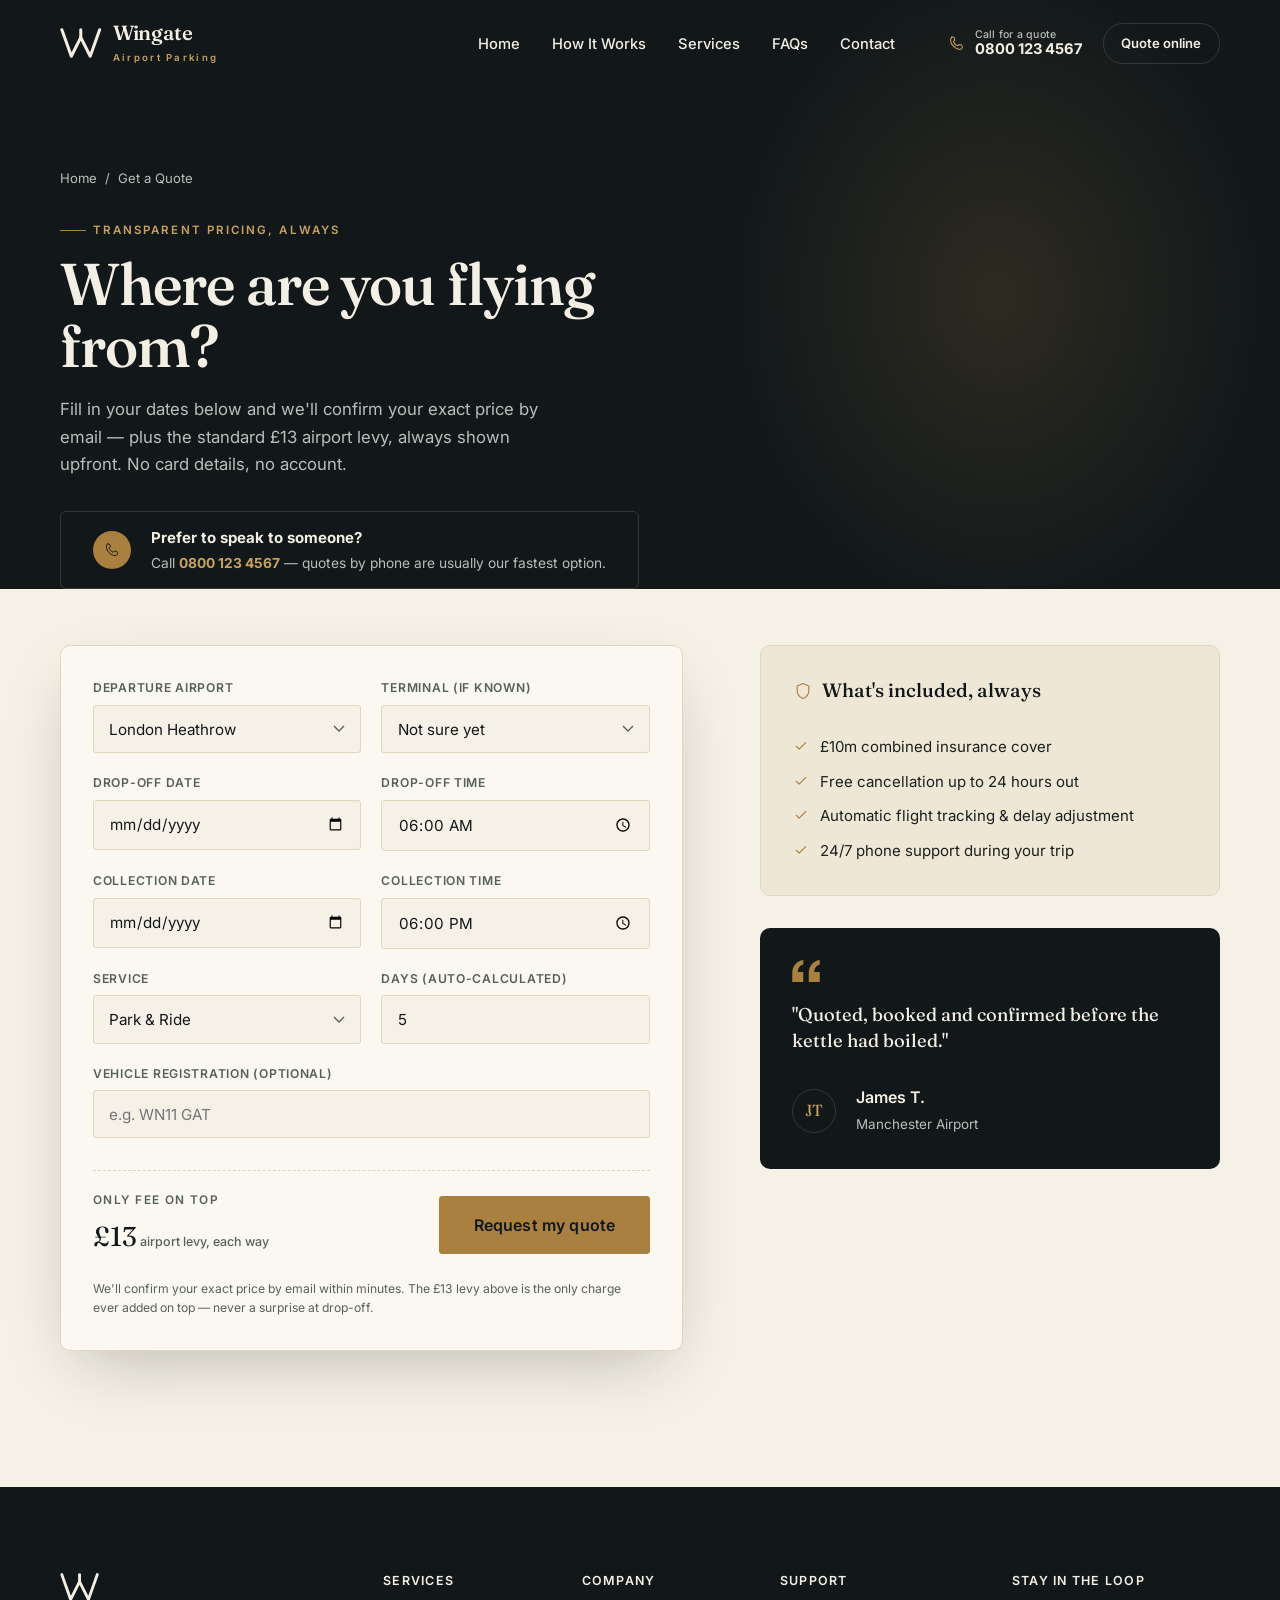
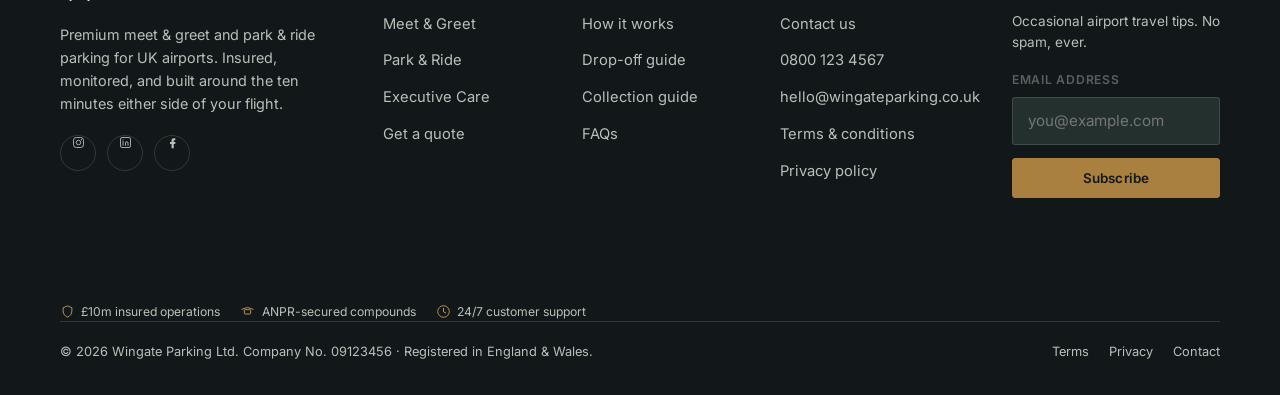
==== booking.html @ 47b30c0e "Initial commit: Wingate premium airport parking website Full multi-page site (home, how it works, se" ====
<!doctype html>
<html lang="en-GB">
<head>
<meta charset="UTF-8">
<meta name="viewport" content="width=device-width, initial-scale=1.0">
<title>Get a Quote — Wingate Airport Parking</title>
<meta name="description" content="Get a fixed-price quote for Meet & Greet, Park & Ride or Executive Care at your UK airport in under a minute.">
<link rel="icon" href="data:image/svg+xml,<svg xmlns=%22http://www.w3.org/2000/svg%22 viewBox=%220 0 44 36%22><path d=%22M2 4 L12 32 L22 12 L32 32 L42 4%22 stroke=%22%230d3327%22 stroke-width=%223.4%22 stroke-linecap=%22round%22 stroke-linejoin=%22round%22 fill=%22none%22/></svg>">
<link rel="stylesheet" href="assets/css/style.css">
</head>
<body>
<a class="skip-link" href="#main">Skip to content</a>

<header class="site-header">
  <div class="container">
    <a href="index.html" class="brand" aria-label="Wingate — home">
      <svg viewBox="0 0 44 36" fill="none" xmlns="http://www.w3.org/2000/svg"><path d="M2 4 L12 32 L22 12 L32 32 L42 4" stroke="currentColor" stroke-width="3.2" stroke-linecap="round" stroke-linejoin="round"/><path d="M22 4 L22 11" stroke="currentColor" stroke-width="3.2" stroke-linecap="round"/></svg>
      <span><span class="brand-word">Wingate</span><span class="brand-sub">Airport Parking</span></span>
    </a>
    <nav class="nav-desktop" aria-label="Primary">
      <ul class="nav-links">
        <li><a href="index.html">Home</a></li>
        <li><a href="how-it-works.html">How It Works</a></li>
        <li><a href="services.html">Services</a></li>
        <li><a href="faq.html">FAQs</a></li>
        <li><a href="contact.html">Contact</a></li>
      </ul>
      <div class="nav-cta">
        <a href="tel:+448001234567" class="nav-call">
          <svg viewBox="0 0 24 24" fill="none"><path d="M6 3.5l3 1 .8 3.2L8 9.5c1 2.4 3.1 4.5 5.5 5.5l1.8-1.8 3.2.8 1 3c-.4 1.4-1.7 2.5-3.3 2.5C10.7 19.5 4.5 13.3 4.5 7.8 4.5 6.2 5.5 5 6 3.5z" stroke="currentColor" stroke-width="1.3" stroke-linejoin="round"/></svg>
          <span class="nav-call-text"><span class="nav-call-label">Call for a quote</span><span class="nav-call-number">0800 123 4567</span></span>
        </a>
        <a href="booking.html" class="nav-quote-link" aria-current="page">Quote online</a>
      </div>
    </nav>
    <button class="nav-toggle" aria-label="Open menu" aria-expanded="false"><span></span><span></span><span></span></button>
  </div>
</header>

<div class="mobile-panel" aria-hidden="true">
  <ul class="mobile-links">
    <li><a href="index.html">Home</a></li>
    <li><a href="how-it-works.html">How It Works</a></li>
    <li><a href="services.html">Services</a></li>
    <li><a href="faq.html">FAQs</a></li>
    <li><a href="contact.html">Contact</a></li>
  </ul>
  <div class="mobile-panel-footer">
    <a href="tel:+448001234567" class="btn btn-brass btn-block">Call 0800 123 4567</a>
    <a href="booking.html" class="btn btn-ghost on-dark btn-block">Get a quote online</a>
  </div>
</div>

<main id="main">

  <div class="page-header" style="padding-bottom: 0">
    <div class="container">
      <div class="breadcrumb"><a href="index.html">Home</a><span>/</span><span>Get a Quote</span></div>
      <p class="eyebrow">Transparent pricing, always</p>
      <h1>Where are you flying from?</h1>
      <p class="lede">Fill in your dates below and we'll confirm your exact price by email — plus the standard £13 airport levy, always shown upfront. No card details, no account.</p>
      <a href="tel:+448001234567" class="phone-callout mt-4">
        <span class="phone-callout-icon"><svg viewBox="0 0 24 24" fill="none"><path d="M6 3.5l3 1 .8 3.2L8 9.5c1 2.4 3.1 4.5 5.5 5.5l1.8-1.8 3.2.8 1 3c-.4 1.4-1.7 2.5-3.3 2.5C10.7 19.5 4.5 13.3 4.5 7.8 4.5 6.2 5.5 5 6 3.5z" stroke="currentColor" stroke-width="1.3" stroke-linejoin="round"/></svg></span>
        <span><strong>Prefer to speak to someone?</strong><span class="phone-callout-sub">Call <span class="phone-callout-number">0800 123 4567</span> — quotes by phone are usually our fastest option.</span></span>
      </a>
    </div>
  </div>

  <section class="section" style="padding-top: 3.5rem">
    <div class="container">
      <div class="split split-top split-booking">

        <div data-reveal>
          <div class="booking-panel">
            <form id="bookingForm" novalidate>
              <div class="field-row mb-3">
                <div class="field">
                  <label for="bk-airport">Departure airport</label>
                  <select id="bk-airport" required>
                    <option value="lhr">London Heathrow</option>
                    <option value="lgw">London Gatwick</option>
                    <option value="man">Manchester</option>
                    <option value="stn">London Stansted</option>
                    <option value="ltn">London Luton</option>
                    <option value="bhx">Birmingham</option>
                    <option value="edi">Edinburgh</option>
                    <option value="brs">Bristol</option>
                  </select>
                </div>
                <div class="field">
                  <label for="bk-terminal">Terminal (if known)</label>
                  <select id="bk-terminal">
                    <option value="">Not sure yet</option>
                    <option value="t2">Terminal 2</option>
                    <option value="t3">Terminal 3</option>
                    <option value="t4">Terminal 4</option>
                    <option value="t5">Terminal 5</option>
                  </select>
                </div>
              </div>

              <div class="field-row mb-3">
                <div class="field">
                  <label for="bk-start">Drop-off date</label>
                  <input type="date" id="bk-start" required>
                </div>
                <div class="field">
                  <label for="bk-start-time">Drop-off time</label>
                  <input type="time" id="bk-start-time" value="06:00" required>
                </div>
              </div>

              <div class="field-row mb-3">
                <div class="field">
                  <label for="bk-end">Collection date</label>
                  <input type="date" id="bk-end" required>
                </div>
                <div class="field">
                  <label for="bk-end-time">Collection time</label>
                  <input type="time" id="bk-end-time" value="18:00" required>
                </div>
              </div>

              <div class="field-row mb-3">
                <div class="field">
                  <label for="bk-service">Service</label>
                  <select id="bk-service">
                    <option value="parkride">Park &amp; Ride</option>
                    <option value="meetgreet">Meet &amp; Greet</option>
                    <option value="executive">Executive Care</option>
                  </select>
                </div>
                <div class="field">
                  <label for="bk-days">Days (auto-calculated)</label>
                  <input type="number" id="bk-days" min="1" value="5">
                </div>
              </div>

              <div class="field mb-4">
                <label for="bk-reg">Vehicle registration (optional)</label>
                <input type="text" id="bk-reg" placeholder="e.g. WN11 GAT">
              </div>

              <div class="booking-summary">
                <div>
                  <span class="cap-label" style="display:block;margin-bottom:.3rem">Only fee on top</span>
                  <div class="price">£13<span> airport levy, each way</span></div>
                </div>
                <button type="submit" class="btn btn-brass btn-lg">Request my quote</button>
              </div>
              <p class="field-hint mt-3">We'll confirm your exact price by email within minutes. The £13 levy above is the only charge ever added on top — never a surprise at drop-off.</p>
            </form>

            <div id="bookingConfirm" hidden>
              <div class="hero-trust-item" style="align-items:center">
                <svg viewBox="0 0 24 24" fill="none" style="color:var(--green)"><circle cx="12" cy="12" r="9.25" stroke="currentColor" stroke-width="1.4"/><path d="M8 12.5l2.6 2.6L16.5 9" stroke="currentColor" stroke-width="1.8" stroke-linecap="round" stroke-linejoin="round"/></svg>
                <div><strong style="color:var(--ink);font-size:1.05rem">Quote request received</strong><span style="color:var(--text-muted)">This is a design preview — no booking has actually been made. In production, you'd receive a confirmation email here.</span></div>
              </div>
            </div>
          </div>
        </div>

        <div data-reveal>
          <div class="info-panel mb-4">
            <h4><svg viewBox="0 0 24 24" fill="none"><path d="M12 3l7 3v5.2c0 4.6-3 8.3-7 9.8-4-1.5-7-5.2-7-9.8V6l7-3z" stroke="currentColor" stroke-width="1.4" stroke-linejoin="round"/></svg>What's included, always</h4>
            <ul class="service-list">
              <li><svg viewBox="0 0 24 24" fill="none"><path d="M5 12.5l4.2 4.2L19 7" stroke="currentColor" stroke-width="1.8" stroke-linecap="round" stroke-linejoin="round"/></svg>£10m combined insurance cover</li>
              <li><svg viewBox="0 0 24 24" fill="none"><path d="M5 12.5l4.2 4.2L19 7" stroke="currentColor" stroke-width="1.8" stroke-linecap="round" stroke-linejoin="round"/></svg>Free cancellation up to 24 hours out</li>
              <li><svg viewBox="0 0 24 24" fill="none"><path d="M5 12.5l4.2 4.2L19 7" stroke="currentColor" stroke-width="1.8" stroke-linecap="round" stroke-linejoin="round"/></svg>Automatic flight tracking &amp; delay adjustment</li>
              <li><svg viewBox="0 0 24 24" fill="none"><path d="M5 12.5l4.2 4.2L19 7" stroke="currentColor" stroke-width="1.8" stroke-linecap="round" stroke-linejoin="round"/></svg>24/7 phone support during your trip</li>
            </ul>
          </div>
          <div class="feature-quote" style="padding: var(--sp-4)">
            <svg class="mark" viewBox="0 0 40 32" fill="currentColor" style="width:28px;height:22px"><path d="M0 32V19.5C0 8.7 6.4 1.7 16 0v6.4C10.6 8 8 12 8 17.4H16V32H0zM24 32V19.5C24 8.7 30.4 1.7 40 0v6.4C34.6 8 32 12 32 17.4H40V32H24z"/></svg>
            <p style="font-size:1.15rem">"Quoted, booked and confirmed before the kettle had boiled."</p>
            <footer><div class="avatar-ring">JT</div><div><cite>James T.</cite><span class="role">Manchester Airport</span></div></footer>
          </div>
        </div>

      </div>
    </div>
  </section>

</main>

<footer class="site-footer">
  <div class="container">
    <div class="footer-top">
      <div class="footer-brand">
        <svg viewBox="0 0 44 36" fill="none" xmlns="http://www.w3.org/2000/svg" style="color:var(--text-on-dark)"><path d="M2 4 L12 32 L22 12 L32 32 L42 4" stroke="currentColor" stroke-width="3.2" stroke-linecap="round" stroke-linejoin="round"/><path d="M22 4 L22 11" stroke="currentColor" stroke-width="3.2" stroke-linecap="round"/></svg>
        <p>Premium meet &amp; greet and park &amp; ride parking for UK airports. Insured, monitored, and built around the ten minutes either side of your flight.</p>
        <div class="footer-social">
          <a href="#" aria-label="Wingate on Instagram"><svg viewBox="0 0 24 24" fill="none" style="color:var(--text-on-dark-muted)"><rect x="4" y="4" width="16" height="16" rx="4.5" stroke="currentColor" stroke-width="1.4"/><circle cx="12" cy="12" r="3.6" stroke="currentColor" stroke-width="1.4"/><circle cx="16.6" cy="7.4" r="0.9" fill="currentColor"/></svg></a>
          <a href="#" aria-label="Wingate on LinkedIn"><svg viewBox="0 0 24 24" fill="none" style="color:var(--text-on-dark-muted)"><rect x="4" y="4" width="16" height="16" rx="2.5" stroke="currentColor" stroke-width="1.4"/><path d="M8 10.5v6M8 7.9v.1M12 16.5v-3.6c0-1.3.9-2.2 2.1-2.2 1.2 0 1.9.9 1.9 2.2v3.6" stroke="currentColor" stroke-width="1.4" stroke-linecap="round"/></svg></a>
          <a href="#" aria-label="Wingate on Facebook"><svg viewBox="0 0 24 24" fill="none" style="color:var(--text-on-dark-muted)"><path d="M14 8.5h2.5V5H14c-2.2 0-3.5 1.4-3.5 3.6V11H8v3.5h2.5V21H14v-6.5h2.3l.4-3.5H14V9c0-.4.2-.5.6-.5z" fill="currentColor"/></svg></a>
        </div>
      </div>
      <div class="footer-col"><h5>Services</h5><ul>
        <li><a href="services.html#meet-greet">Meet &amp; Greet</a></li>
        <li><a href="services.html#park-ride">Park &amp; Ride</a></li>
        <li><a href="services.html#executive">Executive Care</a></li>
        <li><a href="booking.html">Get a quote</a></li>
      </ul></div>
      <div class="footer-col"><h5>Company</h5><ul>
        <li><a href="how-it-works.html">How it works</a></li>
        <li><a href="drop-off.html">Drop-off guide</a></li>
        <li><a href="collection.html">Collection guide</a></li>
        <li><a href="faq.html">FAQs</a></li>
      </ul></div>
      <div class="footer-col"><h5>Support</h5><ul>
        <li><a href="contact.html">Contact us</a></li>
        <li><a href="tel:+448001234567">0800 123 4567</a></li>
        <li><a href="mailto:hello@wingateparking.co.uk">hello@wingateparking.co.uk</a></li>
        <li><a href="terms.html">Terms &amp; conditions</a></li>
        <li><a href="privacy.html">Privacy policy</a></li>
      </ul></div>
      <div class="footer-col footer-newsletter">
        <h5>Stay in the loop</h5>
        <p style="font-size:.85rem;color:var(--text-on-dark-muted);margin-bottom:1rem">Occasional airport travel tips. No spam, ever.</p>
        <div class="field"><label for="nl-email2">Email address</label><input type="email" id="nl-email2" placeholder="you@example.com"></div>
        <button class="btn btn-brass btn-sm btn-block">Subscribe</button>
      </div>
    </div>
    <div class="badge-row">
      <span><svg viewBox="0 0 24 24" fill="none"><path d="M12 3l7 3v5.2c0 4.6-3 8.3-7 9.8-4-1.5-7-5.2-7-9.8V6l7-3z" stroke="currentColor" stroke-width="1.4" stroke-linejoin="round"/></svg>£10m insured operations</span>
      <span><svg viewBox="0 0 24 24" fill="none"><path d="M3 8.5l9-3 9 3" stroke="currentColor" stroke-width="1.4" stroke-linecap="round" stroke-linejoin="round"/><rect x="7" y="9" width="10" height="7" rx="1.2" stroke="currentColor" stroke-width="1.4"/></svg>ANPR-secured compounds</span>
      <span><svg viewBox="0 0 24 24" fill="none"><circle cx="12" cy="12" r="9.25" stroke="currentColor" stroke-width="1.4"/><path d="M12 7v5.3l3.6 2.1" stroke="currentColor" stroke-width="1.5" stroke-linecap="round" stroke-linejoin="round"/></svg>24/7 customer support</span>
    </div>
    <div class="footer-bottom">
      <span>© <span data-year></span> Wingate Parking Ltd. Company No. 09123456 · Registered in England &amp; Wales.</span>
      <div class="footer-legal"><a href="terms.html">Terms</a><a href="privacy.html">Privacy</a><a href="contact.html">Contact</a></div>
    </div>
  </div>
</footer>

<script src="assets/js/main.js"></script>
</body>
</html>
---- assets/css/style.css ----
/* ==========================================================================
   WINGATE — Design System
   A premium, editorial design language for a British airport parking brand.
   Sections: Tokens / Base / Type / Layout / Nav / Buttons / Hero / Sections
             Cards / Timeline / Forms / Footer / Motion / Utilities / Media
   ========================================================================== */

@import url('https://fonts.googleapis.com/css2?family=Fraunces:ital,opsz,wght@0,9..144,340;0,9..144,440;0,9..144,560;0,9..144,650;1,9..144,440;1,9..144,560&family=Inter:wght@400;500;600;700&display=swap');

/* ---------- Tokens ---------- */
:root{
  /* Core palette */
  --ink:            #12181a;   /* near-black, primary text & dark panels */
  --ink-soft:       #1c2426;
  --ink-2:          #23302e;   /* lighter dark surface */
  --green:          #0d3327;   /* British racing green — deep accent */
  --green-soft:     #12432f;
  --cream:          #f6f1e7;   /* warm neutral background */
  --cream-2:        #efe7d6;   /* secondary warm surface */
  --paper:          #fbf8f2;   /* lightest card surface */
  --line:           #e1d7bf;   /* hairline border, warm */
  --line-dark:      rgba(246,241,231,0.14);
  --brass:          #a9803f;   /* muted brass accent */
  --brass-light:    #c9a25e;
  --brass-dim:      #8a6c3d;
  --text:           #1b201f;
  --text-muted:     #57615c;
  --text-on-dark:   #f3efe4;
  --text-on-dark-muted: #b7c0b8;

  /* Type */
  --font-display: 'Fraunces', 'Iowan Old Style', 'Georgia', serif;
  --font-body: 'Inter', -apple-system, BlinkMacSystemFont, 'Segoe UI', sans-serif;

  /* Spacing scale */
  --sp-1: 0.5rem;
  --sp-2: 0.875rem;
  --sp-3: 1.25rem;
  --sp-4: 2rem;
  --sp-5: 3.25rem;
  --sp-6: 5.25rem;
  --sp-7: 8.5rem;

  /* Radius — deliberately restrained, not the "huge rounded card" AI look */
  --r-sm: 3px;
  --r-md: 6px;
  --r-lg: 10px;

  /* Shadow — soft, single-source, used sparingly */
  --shadow-sm: 0 1px 2px rgba(18,24,26,0.06);
  --shadow-md: 0 8px 24px -8px rgba(18,24,26,0.18);
  --shadow-lg: 0 24px 64px -20px rgba(18,24,26,0.28);

  --ease: cubic-bezier(0.22, 1, 0.36, 1);
  --container: 1240px;
}

/* ---------- Base / Reset ---------- */
*, *::before, *::after{ box-sizing: border-box; }
html{ scroll-behavior: smooth; overflow-x: hidden; }
html, body{ margin:0; padding:0; }
body{
  font-family: var(--font-body);
  background: var(--cream);
  color: var(--text);
  font-size: 16px;
  line-height: 1.6;
  -webkit-font-smoothing: antialiased;
  text-rendering: optimizeLegibility;
  overflow-x: hidden;
  overflow-wrap: break-word;
}
img, svg{ display:block; max-width:100%; }
a{ color: inherit; text-decoration: none; }
ul, ol{ margin:0; padding:0; list-style:none; }
button{ font-family: inherit; cursor:pointer; }
input, select, textarea{ font-family: inherit; font-size: 1rem; }
h1,h2,h3,h4,h5,p{ margin:0; }
::selection{ background: var(--brass-light); color: var(--ink); }

:focus-visible{
  outline: 2px solid var(--brass);
  outline-offset: 3px;
  border-radius: 2px;
}

.skip-link{
  position:absolute; left:-9999px; top:0; z-index:200;
  background:var(--ink); color:var(--text-on-dark); padding:.9rem 1.4rem; border-radius: var(--r-sm);
}
.skip-link:focus{ left: var(--sp-3); top: var(--sp-3); }

/* ---------- Typography ---------- */
.eyebrow{
  font-family: var(--font-body);
  font-weight: 600;
  font-size: 0.72rem;
  letter-spacing: 0.18em;
  text-transform: uppercase;
  color: var(--brass-dim);
  display:flex; align-items:center; gap:.6em;
}
.eyebrow::before{
  content:"";
  width: 26px; height:1px; background: var(--brass);
  display:inline-block;
}
.eyebrow.on-dark{ color: var(--brass-light); }
.eyebrow.center{ justify-content:center; }
.eyebrow.center::before{ display:none; }

h1, .h1{
  font-family: var(--font-display);
  font-weight: 560;
  font-optical-sizing: auto;
  font-size: clamp(2.6rem, 4.6vw, 4.6rem);
  line-height: 1.04;
  letter-spacing: -0.015em;
  color: var(--ink);
}
h2, .h2{
  font-family: var(--font-display);
  font-weight: 560;
  font-size: clamp(2.1rem, 3.4vw, 3.1rem);
  line-height: 1.08;
  letter-spacing: -0.01em;
  color: var(--ink);
}
h3, .h3{
  font-family: var(--font-display);
  font-weight: 500;
  font-size: clamp(1.4rem, 2vw, 1.85rem);
  line-height: 1.2;
  color: var(--ink);
}
h4, .h4{
  font-family: var(--font-display);
  font-weight: 500;
  font-size: 1.2rem;
  line-height: 1.3;
  color: var(--ink);
}
.lede{
  font-family: var(--font-body);
  font-size: clamp(1.05rem, 1.3vw, 1.2rem);
  line-height: 1.65;
  color: var(--text-muted);
  font-weight: 400;
  max-width: 46ch;
}
.on-dark, .on-dark h1, .on-dark h2, .on-dark h3, .on-dark h4{ color: var(--text-on-dark); }
.on-dark .lede{ color: var(--text-on-dark-muted); }
.on-dark p{ color: var(--text-on-dark-muted); }

p{ color: var(--text-muted); }
.cap-label{
  font-size: .74rem; font-weight:600; letter-spacing:.12em; text-transform:uppercase; color: var(--text-muted);
}
.num{ font-family: var(--font-display); font-weight:500; }
.serif-italic{ font-family: var(--font-display); font-style: italic; font-weight: 440; }

/* ---------- Layout ---------- */
.container{
  max-width: var(--container);
  margin-inline:auto;
  padding-inline: clamp(1.25rem, 4vw, 2.5rem);
}
.section{ padding-block: var(--sp-7); position:relative; }
.section-tight{ padding-block: var(--sp-6); }
.section-dark{ background: var(--ink); }
.section-green{ background: var(--green); }
.section-cream2{ background: var(--cream-2); }
.section-paper{ background: var(--paper); }

.grid{ display:grid; gap: var(--sp-4); }
.g-2{ grid-template-columns: repeat(2,1fr); }
.g-3{ grid-template-columns: repeat(3,1fr); }
.g-4{ grid-template-columns: repeat(4,1fr); }

.split{
  display:grid;
  grid-template-columns: 1fr 1fr;
  align-items:center;
  gap: clamp(2rem, 6vw, 6rem);
}
.split.rev .split-media{ order:2; }
.split.rev .split-copy{ order:1; }
.split-top{ align-items:start; }
.split-booking{ grid-template-columns: 1.15fr .85fr; }
.split-contact{ grid-template-columns: .9fr 1.1fr; }
.split-legal{ grid-template-columns: .8fr 2.2fr; }

.rule{ height:1px; background: var(--line); border:0; margin: var(--sp-5) 0; }
.rule.on-dark{ background: var(--line-dark); }

/* ---------- Buttons ---------- */
.btn{
  display:inline-flex; align-items:center; justify-content:center; gap:.6em;
  padding: 0.95rem 1.7rem;
  font-family: var(--font-body);
  font-weight: 600;
  font-size: 0.92rem;
  letter-spacing: 0.01em;
  border-radius: var(--r-sm);
  border: 1px solid transparent;
  transition: transform .45s var(--ease), background-color .3s var(--ease), border-color .3s var(--ease), color .3s var(--ease), box-shadow .3s var(--ease);
  white-space: nowrap;
  position: relative;
}
.btn-primary{
  background: var(--ink);
  color: var(--text-on-dark);
  border-color: var(--ink);
}
.btn-primary:hover{ background: var(--green); border-color: var(--green); box-shadow: var(--shadow-md); transform: translateY(-1px); }
.btn-brass{
  background: var(--brass);
  color: var(--ink);
  border-color: var(--brass);
}
.btn-brass:hover{ background: var(--brass-light); border-color: var(--brass-light); box-shadow: var(--shadow-md); transform: translateY(-1px); }
.btn-ghost{
  background: transparent;
  color: var(--ink);
  border-color: var(--ink);
}
.btn-ghost:hover{ background: var(--ink); color: var(--text-on-dark); }
.btn-ghost.on-dark{ color: var(--text-on-dark); border-color: rgba(243,239,228,0.45); }
.btn-ghost.on-dark:hover{ background: var(--text-on-dark); color: var(--ink); }
.btn-text{
  background:none; border:0; padding:0;
  font-weight:600; font-size:.92rem; color: var(--ink);
  display:inline-flex; align-items:center; gap:.5em;
  border-bottom: 1px solid var(--line);
  padding-bottom: 2px;
  border-radius:0;
}
.btn-text svg{ transition: transform .35s var(--ease); }
.btn-text:hover svg{ transform: translateX(4px); }
.btn-text.on-dark{ color: var(--text-on-dark); border-color: var(--line-dark); }
.btn-sm{ padding: .7rem 1.2rem; font-size: .84rem; }
.btn-lg{ padding: 1.1rem 2.1rem; font-size: 1rem; }
.btn-block{ width:100%; }

/* ---------- Header / Nav ---------- */
.site-header{
  position: fixed; top:0; left:0; right:0; z-index:100;
  padding: 1.35rem 0;
  transition: padding .4s var(--ease), background-color .4s var(--ease), box-shadow .4s var(--ease), border-color .4s var(--ease);
  border-bottom: 1px solid transparent;
}
.site-header .container{ display:flex; align-items:center; justify-content:space-between; gap: var(--sp-4); }
.site-header.is-scrolled{
  background: rgba(246,241,231,0.92);
  backdrop-filter: blur(10px) saturate(1.1);
  padding: .8rem 0;
  border-color: var(--line);
  box-shadow: var(--shadow-sm);
}
.brand{ display:flex; align-items:center; gap:.7rem; }
.brand svg{ height: 34px; width:auto; color: var(--text-on-dark); transition: height .4s var(--ease), color .4s var(--ease); }
.site-header.is-scrolled .brand svg{ height: 28px; color: var(--ink); }
.brand-word{ font-family: var(--font-display); font-weight:560; font-size:1.28rem; letter-spacing:-.01em; color:var(--text-on-dark); line-height:1; transition: color .4s var(--ease); }
.site-header.is-scrolled .brand-word{ color: var(--ink); }
.brand-sub{ display:block; font-family: var(--font-body); font-size:.6rem; letter-spacing:.24em; color:var(--brass-light); font-weight:600; margin-top:.28em; transition: color .4s var(--ease); }
.site-header.is-scrolled .brand-sub{ color: var(--brass-dim); }

.nav-desktop{ display:flex; align-items:center; gap: var(--sp-5); }
.nav-links{ display:flex; align-items:center; gap: var(--sp-4); }
.nav-links a{
  font-size:.92rem; font-weight:500; color: var(--text-on-dark); position:relative; padding: .3rem 0; transition: color .4s var(--ease);
}
.site-header.is-scrolled .nav-links a{ color: var(--ink); }
.nav-links a::after{
  content:""; position:absolute; left:0; right:100%; bottom:-2px; height:1px; background: var(--brass-light);
  transition: right .35s var(--ease);
}
.site-header.is-scrolled .nav-links a::after{ background: var(--brass); }
.nav-links a:hover::after, .nav-links a[aria-current="page"]::after{ right:0; }
.nav-links a[aria-current="page"]{ color: var(--brass-light); }
.site-header.is-scrolled .nav-links a[aria-current="page"]{ color: var(--green); }
.nav-cta{ display:flex; align-items:center; gap: var(--sp-3); }
.nav-call{ display:flex; align-items:center; gap:.55rem; }
.nav-call svg{ width:19px; height:19px; color:var(--brass-light); flex:none; transition: color .4s var(--ease); }
.nav-call-text{ display:flex; flex-direction:column; line-height:1.15; }
.nav-call-label{ font-size:.66rem; letter-spacing:.02em; color:var(--text-on-dark-muted); font-weight:500; transition: color .4s var(--ease); }
.nav-call-number{ font-size:.92rem; font-weight:700; color:var(--text-on-dark); transition: color .4s var(--ease); }
.site-header.is-scrolled .nav-call svg{ color:var(--brass); }
.site-header.is-scrolled .nav-call-label{ color:var(--text-muted); }
.site-header.is-scrolled .nav-call-number{ color:var(--ink); }
.nav-quote-link{
  padding:.55rem 1.1rem; border-radius:20px; font-size:.82rem; font-weight:600; white-space:nowrap;
  border:1px solid var(--line-dark); color:var(--text-on-dark); transition: all .4s var(--ease);
}
.nav-quote-link:hover{ background:rgba(255,255,255,0.08); }
.site-header.is-scrolled .nav-quote-link{ border-color:var(--line); color:var(--ink); }
.site-header.is-scrolled .nav-quote-link:hover{ background:var(--cream-2); }

.nav-toggle{
  display:none; flex-direction:column; justify-content:center; gap:5px;
  width:44px; height:44px; border:1px solid var(--line); border-radius: var(--r-sm); background: var(--paper);
}
.nav-toggle span{ width:18px; height:1.5px; background: var(--ink); margin-inline:auto; transition: transform .35s var(--ease), opacity .35s var(--ease); }
.nav-toggle[aria-expanded="true"] span:nth-child(1){ transform: translateY(6.5px) rotate(45deg); }
.nav-toggle[aria-expanded="true"] span:nth-child(2){ opacity:0; }
.nav-toggle[aria-expanded="true"] span:nth-child(3){ transform: translateY(-6.5px) rotate(-45deg); }

.mobile-panel{
  position: fixed; inset:0; z-index:99;
  background: var(--ink);
  display:flex; flex-direction:column;
  padding: 6.5rem var(--sp-4) var(--sp-4);
  transform: translateY(-100%);
  transition: transform .55s var(--ease);
  visibility:hidden;
}
.mobile-panel.is-open{ transform: translateY(0); visibility:visible; }
.mobile-panel a{ color: var(--text-on-dark); }
.mobile-links{ display:flex; flex-direction:column; gap:0; border-top:1px solid var(--line-dark); }
.mobile-links li{ border-bottom:1px solid var(--line-dark); }
.mobile-links a{
  display:flex; align-items:center; justify-content:space-between;
  font-family: var(--font-display); font-size:1.5rem; font-weight:500; padding: 1.05rem 0;
}
.mobile-panel-footer{ margin-top:auto; padding-top: var(--sp-4); display:flex; flex-direction:column; gap: var(--sp-3); }

/* ---------- Hero ---------- */
.hero{
  position:relative;
  min-height: 100svh;
  display:flex; align-items:flex-end;
  background: var(--ink);
  overflow:hidden;
  padding-top: 7rem;
}
.hero-art{ position:absolute; inset:0; z-index:0; }
.hero-art svg{ width:100%; height:100%; }
.hero-scrim{
  position:absolute; inset:0; z-index:1;
  background: linear-gradient(180deg, rgba(13,18,19,.15) 0%, rgba(13,18,19,.55) 62%, rgba(13,18,19,.94) 100%);
}
.hero-inner{ position:relative; z-index:2; width:100%; padding-bottom: var(--sp-6); }
.hero-grid{ display:grid; grid-template-columns: 1.35fr .65fr; gap: var(--sp-5); align-items:end; }
.hero-eyebrow{ color: var(--brass-light); margin-bottom: var(--sp-3); }
.hero h1{ color: var(--text-on-dark); }
.hero-lede{ color: var(--text-on-dark-muted); margin-top: var(--sp-3); max-width:42ch; font-size:1.1rem; }
.hero-actions{ display:flex; gap: var(--sp-3); margin-top: var(--sp-4); flex-wrap:wrap; }
.hero-trust{
  border-left:1px solid var(--line-dark); padding-left: var(--sp-4);
  display:flex; flex-direction:column; gap: var(--sp-3);
}
.hero-trust-item{ display:flex; gap:.8rem; align-items:flex-start; }
.hero-trust-item svg{ flex:none; width:20px; height:20px; color: var(--brass-light); margin-top:2px; }
.hero-trust-item div strong{ display:block; color:var(--text-on-dark); font-size:.92rem; font-weight:600; }
.hero-trust-item div span{ color: var(--text-on-dark-muted); font-size:.82rem; }
.hero-scroll{
  position:absolute; right: clamp(1.25rem,4vw,2.5rem); bottom: var(--sp-4); z-index:2;
  display:flex; align-items:center; gap:.6rem; color: var(--text-on-dark-muted); font-size:.76rem; letter-spacing:.1em; text-transform:uppercase;
}
.hero-scroll .line{ width:1px; height:34px; background: linear-gradient(var(--brass-light), transparent); position:relative; overflow:hidden; }
.hero-scroll .line::after{ content:""; position:absolute; top:-100%; left:0; width:100%; height:100%; background: var(--brass-light); animation: scrollLine 2.2s var(--ease) infinite; }
@keyframes scrollLine{ 0%{ top:-100%; } 60%{ top:100%; } 100%{ top:100%; } }

/* Marquee / airports strip */
.strip{
  background: var(--cream-2); border-top:1px solid var(--line); border-bottom:1px solid var(--line);
  padding: var(--sp-3) 0; overflow:hidden;
}
.strip-track{ display:flex; gap: var(--sp-6); align-items:center; width:max-content; animation: marquee 34s linear infinite; }
.strip:hover .strip-track{ animation-play-state: paused; }
.strip-item{ display:flex; align-items:center; gap:.7rem; font-size:.86rem; font-weight:500; color: var(--text-muted); white-space:nowrap; }
.strip-item svg{ width:16px; height:16px; color: var(--brass); }
@keyframes marquee{ from{ transform:translateX(0); } to{ transform: translateX(-50%); } }

/* ---------- Reveal animation ---------- */
[data-reveal]{ opacity:0; transform: translateY(22px); transition: opacity .9s var(--ease), transform .9s var(--ease); }
[data-reveal].is-visible{ opacity:1; transform:none; }
[data-reveal-group] > *{ opacity:0; transform: translateY(18px); transition: opacity .8s var(--ease), transform .8s var(--ease); }
[data-reveal-group].is-visible > *{ opacity:1; transform:none; }
[data-reveal-group].is-visible > *:nth-child(1){ transition-delay: .05s; }
[data-reveal-group].is-visible > *:nth-child(2){ transition-delay: .14s; }
[data-reveal-group].is-visible > *:nth-child(3){ transition-delay: .23s; }
[data-reveal-group].is-visible > *:nth-child(4){ transition-delay: .32s; }
[data-reveal-group].is-visible > *:nth-child(5){ transition-delay: .41s; }
[data-reveal-group].is-visible > *:nth-child(6){ transition-delay: .5s; }
@media (prefers-reduced-motion: reduce){
  [data-reveal], [data-reveal-group] > *{ opacity:1 !important; transform:none !important; transition:none !important; }
  .strip-track{ animation:none; }
  html{ scroll-behavior:auto; }
}

/* ---------- Page header (inner pages) ---------- */
.page-header{
  background: var(--ink); color: var(--text-on-dark);
  padding: 10.5rem 0 var(--sp-6);
  position:relative; overflow:hidden;
}
.page-header::after{
  content:""; position:absolute; right:-8%; top:-30%; width:60%; height:160%;
  background: radial-gradient(closest-side, rgba(169,128,63,0.18), transparent 70%);
}
.page-header .container{ position:relative; }
.page-header .eyebrow{ color: var(--brass-light); margin-bottom: var(--sp-2); }
.page-header h1{ color: var(--text-on-dark); max-width: 18ch; }
.page-header .lede{ color: var(--text-on-dark-muted); margin-top: var(--sp-3); }
.phone-callout{
  display:inline-flex; align-items:center; gap: var(--sp-3);
  border:1px solid var(--line-dark); border-radius: var(--r-md);
  padding: var(--sp-2) var(--sp-4);
  transition: border-color .3s var(--ease), background-color .3s var(--ease), transform .3s var(--ease);
}
.phone-callout:hover{ border-color: var(--brass); background: rgba(201,162,94,0.08); transform: translateY(-1px); }
.phone-callout-icon{
  flex:none; width:38px; height:38px; border-radius:50%; background: var(--brass);
  display:flex; align-items:center; justify-content:center; color: var(--ink);
}
.phone-callout-icon svg{ width:18px; height:18px; }
.phone-callout strong{ display:block; color: var(--text-on-dark); font-size:.94rem; }
.phone-callout-sub{ display:block; color: var(--text-on-dark-muted); font-size:.86rem; margin-top:.15rem; }
.phone-callout-number{ color: var(--brass-light); font-weight:700; }
.breadcrumb{ display:flex; gap:.5rem; align-items:center; font-size:.82rem; color: var(--text-on-dark-muted); margin-bottom: var(--sp-4); }
.breadcrumb a{ color: var(--text-on-dark-muted); }
.breadcrumb a:hover{ color: var(--text-on-dark); }

/* ---------- Stat row ---------- */
.stat-row{ display:grid; grid-template-columns: repeat(4,1fr); border-top:1px solid var(--line); border-bottom:1px solid var(--line); }
.stat{ padding: var(--sp-4) var(--sp-3); border-left:1px solid var(--line); }
.stat:first-child{ border-left:0; }
.stat .num{ font-size: clamp(2rem,3vw,2.7rem); color: var(--ink); display:block; }
.stat span{ font-size:.82rem; color: var(--text-muted); }
.section-dark .stat-row, .section-green .stat-row{ border-color: var(--line-dark); }
.section-dark .stat, .section-green .stat{ border-color: var(--line-dark); }
.section-dark .stat .num, .section-green .stat .num{ color: var(--text-on-dark); }
.section-dark .stat span, .section-green .stat span{ color: var(--text-on-dark-muted); }

/* ---------- Cards ---------- */
.card{
  background: var(--paper);
  border: 1px solid var(--line);
  padding: var(--sp-4);
  border-radius: var(--r-md);
  transition: transform .5s var(--ease), box-shadow .5s var(--ease), border-color .5s var(--ease);
}
.card:hover{ transform: translateY(-4px); box-shadow: var(--shadow-md); border-color: transparent; }
.card-index{ font-family: var(--font-display); font-size:.95rem; color: var(--brass); margin-bottom: var(--sp-3); }

.service-row{
  display:grid; grid-template-columns: .9fr 1.5fr; gap: var(--sp-5);
  padding-block: var(--sp-6);
  border-top: 1px solid var(--line);
  align-items:start;
}
.service-row:last-child{ border-bottom: 1px solid var(--line); }
.service-tag{ display:inline-flex; padding:.3rem .7rem; border:1px solid var(--line); border-radius:20px; font-size:.72rem; font-weight:600; letter-spacing:.06em; text-transform:uppercase; color: var(--green); background: var(--cream-2); margin-bottom: var(--sp-3); }
.service-meta{ display:flex; gap: var(--sp-5); margin-top: var(--sp-4); flex-wrap:wrap; }
.service-meta div strong{ display:block; font-size:.78rem; text-transform:uppercase; letter-spacing:.08em; color: var(--text-muted); margin-bottom:.3rem; }
.service-meta div span{ font-family: var(--font-display); font-size:1.3rem; color: var(--ink); }
.service-list{ display:flex; flex-direction:column; gap:.65rem; margin-top: var(--sp-4); }
.service-list li{ display:flex; gap:.7rem; align-items:flex-start; font-size:.94rem; color: var(--text); }
.service-list svg{ flex:none; width:16px; height:16px; margin-top:3px; color: var(--brass); }

/* ---------- Process timeline ---------- */
.timeline{ position:relative; }
.timeline::before{
  content:""; position:absolute; left: 27px; top:6px; bottom:6px; width:1px;
  background: repeating-linear-gradient(180deg, var(--line) 0 6px, transparent 6px 12px);
}
.section-dark .timeline::before, .section-green .timeline::before{ background: repeating-linear-gradient(180deg, var(--line-dark) 0 6px, transparent 6px 12px); }
.tl-item{ display:grid; grid-template-columns: 56px 1fr; gap: var(--sp-4); padding-bottom: var(--sp-6); position:relative; }
.tl-item:last-child{ padding-bottom:0; }
.tl-dot{
  width:56px; height:56px; border-radius:50%; background: var(--paper); border:1px solid var(--line);
  display:flex; align-items:center; justify-content:center; font-family: var(--font-display); font-size:1.2rem; color: var(--ink);
  position:relative; z-index:1;
}
.section-dark .tl-dot, .section-green .tl-dot{ background: var(--ink); border-color: var(--line-dark); color: var(--text-on-dark); }
.tl-content h3{ margin-bottom:.6rem; }
.tl-content .tl-time{ display:block; font-size:.76rem; letter-spacing:.1em; text-transform:uppercase; color: var(--brass-dim); margin-bottom:.5rem; font-weight:600; }
.tl-content p{ max-width:56ch; }

/* ---------- Testimonials ---------- */
.feature-quote{
  background: var(--ink); color: var(--text-on-dark);
  padding: clamp(1.75rem, 6vw, var(--sp-6));
  border-radius: var(--r-lg);
  position:relative;
}
.feature-quote svg.mark{ width:40px; height:32px; color: var(--brass); margin-bottom: var(--sp-3); }
.feature-quote p{ font-family: var(--font-display); font-size: clamp(1.15rem, 4.5vw, 1.9rem); line-height:1.4; color: var(--text-on-dark); font-weight:440; }
.feature-quote footer{ margin-top: var(--sp-4); display:flex; align-items:center; gap: var(--sp-3); }
.avatar-ring{ width:44px; height:44px; border-radius:50%; border:1px solid var(--line-dark); display:flex; align-items:center; justify-content:center; font-family: var(--font-display); color: var(--brass-light); }
.feature-quote cite{ font-style:normal; font-weight:600; color: var(--text-on-dark); display:block; }
.feature-quote .role{ color: var(--text-on-dark-muted); font-size:.84rem; }

.review-strip{ display:flex; gap: var(--sp-4); overflow-x:auto; scroll-snap-type:x mandatory; padding-bottom: var(--sp-3); scrollbar-width:none; }
.review-strip::-webkit-scrollbar{ display:none; }
.review-card{
  flex: 0 0 auto; width: min(360px, 82vw); scroll-snap-align:start;
  background: var(--paper); border:1px solid var(--line); border-radius: var(--r-md); padding: var(--sp-4);
}
.review-stars{ display:flex; gap:.2rem; color: var(--brass); margin-bottom: var(--sp-3); }
.review-stars svg{ width:15px; height:15px; }
.review-card p{ color: var(--text); font-size:.95rem; }
.review-card footer{ margin-top: var(--sp-3); display:flex; justify-content:space-between; align-items:center; font-size:.82rem; color: var(--text-muted); }
.review-card footer strong{ color: var(--ink); }
.rating-big{ font-family: var(--font-display); font-size:3.4rem; color: var(--ink); line-height:1; }
.rating-compact{ text-align:center; flex:none; }
.rating-compact .review-stars{ margin:.4rem 0 .3rem; }
.rating-compact .cap-label{ display:block; }

/* ---------- Trust / security band ---------- */
.trust-band{ display:grid; grid-template-columns: repeat(3,1fr); gap: var(--sp-5); }
.trust-item{ display:flex; flex-direction:column; gap: var(--sp-2); }
.trust-item .ic{ width:46px; height:46px; border-radius:50%; border:1px solid var(--line-dark); display:flex; align-items:center; justify-content:center; color: var(--brass-light); }
.trust-item h4{ color: var(--text-on-dark); }
.trust-item p{ color: var(--text-on-dark-muted); font-size:.92rem; }

/* ---------- FAQ ---------- */
.faq-tabs{ display:flex; gap: var(--sp-2); flex-wrap:wrap; margin-bottom: var(--sp-5); }
.faq-tab{
  padding:.6rem 1.1rem; border:1px solid var(--line); border-radius:20px; font-size:.85rem; font-weight:500; color: var(--text-muted);
  background: var(--paper); transition: all .3s var(--ease);
}
.faq-tab.is-active, .faq-tab:hover{ background: var(--ink); color: var(--text-on-dark); border-color: var(--ink); }
.faq-group{ display:none; }
.faq-group.is-active{ display:block; }
.faq-item{ border-bottom:1px solid var(--line); }
.faq-q{
  width:100%; background:none; border:0; padding: var(--sp-3) 0; text-align:left;
  display:flex; align-items:center; justify-content:space-between; gap: var(--sp-3);
  font-family: var(--font-display); font-size:1.1rem; color: var(--ink); font-weight:500;
}
.faq-q .plus{ flex:none; width:22px; height:22px; position:relative; }
.faq-q .plus::before, .faq-q .plus::after{ content:""; position:absolute; background: var(--ink); transition: transform .4s var(--ease); }
.faq-q .plus::before{ left:0; top:50%; width:100%; height:1px; transform:translateY(-50%); }
.faq-q .plus::after{ top:0; left:50%; width:1px; height:100%; transform:translateX(-50%); }
.faq-item.is-open .faq-q .plus::after{ transform:translateX(-50%) rotate(90deg); opacity:0; }
.faq-a{ max-height:0; overflow:hidden; transition: max-height .5s var(--ease); }
.faq-a-inner{ padding-bottom: var(--sp-3); max-width:65ch; }
.faq-search{
  display:flex; align-items:center; gap:.7rem; border:1px solid var(--line); border-radius: var(--r-sm);
  padding: .8rem 1rem; background: var(--paper); margin-bottom: var(--sp-4);
}
.faq-search input{ border:0; background:none; flex:1; outline:none; font-size:.95rem; }
.faq-search svg{ width:18px; height:18px; color: var(--text-muted); flex:none; }

/* ---------- Forms / Booking ---------- */
.booking-panel{
  background: var(--paper);
  border: 1px solid var(--line);
  border-radius: var(--r-lg);
  padding: var(--sp-4);
  box-shadow: var(--shadow-lg);
}
.field{ display:flex; flex-direction:column; gap:.45rem; }
.field label{ font-size:.76rem; font-weight:600; letter-spacing:.06em; text-transform:uppercase; color: var(--text-muted); }
.field input, .field select{
  border: 1px solid var(--line); background: var(--cream); border-radius: var(--r-sm);
  padding: .85rem .95rem; font-size:.95rem; color: var(--ink); transition: border-color .3s var(--ease), box-shadow .3s var(--ease), background-color .3s var(--ease);
  width:100%; appearance:none;
}
.field select{
  background-image: url("data:image/svg+xml;utf8,<svg xmlns='http://www.w3.org/2000/svg' width='12' height='8' viewBox='0 0 12 8'><path d='M1 1l5 5 5-5' stroke='%2357615c' stroke-width='1.4' fill='none' fill-rule='evenodd'/></svg>");
  background-repeat:no-repeat; background-position: right .95rem center;
  padding-right: 2.2rem;
}
.field input:hover, .field select:hover{ border-color: var(--brass-dim); }
.field input:focus, .field select:focus{ border-color: var(--brass); background: var(--paper); box-shadow: 0 0 0 3px rgba(169,128,63,0.16); outline:none; }
.field-row{ display:grid; grid-template-columns: 1fr 1fr; gap: var(--sp-3); }
.field-hint{ font-size:.76rem; color: var(--text-muted); }

.booking-summary{ display:flex; align-items:center; justify-content:space-between; flex-wrap:wrap; gap: var(--sp-2) var(--sp-3); padding-top: var(--sp-3); border-top:1px dashed var(--line); margin-top: var(--sp-3); }
.booking-summary .price{ font-family: var(--font-display); font-size:1.7rem; color: var(--ink); }
.booking-summary .price span{ font-family: var(--font-body); font-size:.78rem; color: var(--text-muted); font-weight:500; }

.contact-form{ display:flex; flex-direction:column; gap: var(--sp-3); }
.checkbox-row{ display:flex; align-items:flex-start; gap:.65rem; font-size:.86rem; color: var(--text-muted); }
.checkbox-row input{ margin-top:3px; accent-color: var(--brass); width:16px; height:16px; }

/* ---------- Info panel (drop-off/collection) ---------- */
.info-panel{ background: var(--cream-2); border:1px solid var(--line); border-radius: var(--r-lg); padding: var(--sp-4); }
.info-panel h4{ display:flex; align-items:center; gap:.6rem; margin-bottom:.6rem; }
.info-panel h4 svg{ width:20px; height:20px; color: var(--brass); }
.kv{ display:grid; grid-template-columns: minmax(0,1fr) minmax(0,auto); gap: .5rem 1rem; font-size:.92rem; }
.kv dt{ color: var(--text-muted); min-width:0; overflow-wrap:break-word; }
.kv dd{ margin:0; color: var(--ink); font-weight:600; text-align:right; min-width:0; overflow-wrap:break-word; }
@media (max-width: 420px){
  .kv{ grid-template-columns: 1fr; gap:.15rem; }
  .kv dd{ text-align:left; padding-bottom:.6rem; border-bottom:1px dashed var(--line); }
  .kv dt:last-of-type + dd, .kv dd:last-child{ border-bottom:0; padding-bottom:0; }
}

/* ---------- CTA band ---------- */
.cta-band{
  background: var(--green);
  color: var(--text-on-dark);
  border-radius: var(--r-lg);
  padding: clamp(1.75rem, 6vw, var(--sp-6)) clamp(1.5rem, 5vw, var(--sp-5));
  display:grid; grid-template-columns: 1.3fr auto; align-items:center; gap: var(--sp-4);
  position:relative; overflow:hidden;
}
.cta-band::before{
  content:""; position:absolute; inset:0;
  background: radial-gradient(circle at 85% 20%, rgba(201,162,94,0.22), transparent 55%);
}
.cta-band > *{ position:relative; }
.cta-band h2{ color: var(--text-on-dark); }
.cta-actions{ display:flex; flex-wrap:wrap; gap: var(--sp-2) var(--sp-3); }

/* ---------- Footer ---------- */
.site-footer{ background: var(--ink); color: var(--text-on-dark-muted); padding-top: var(--sp-6); }
.footer-top{ display:grid; grid-template-columns: 1.4fr .8fr .8fr .8fr 1fr; gap: var(--sp-4); padding-bottom: var(--sp-6); }
.footer-brand svg{ height:32px; margin-bottom: var(--sp-3); }
.footer-brand p{ color: var(--text-on-dark-muted); max-width:32ch; font-size:.9rem; }
.footer-social{ display:flex; gap:.7rem; margin-top: var(--sp-3); }
.footer-social a{ width:36px; height:36px; border:1px solid var(--line-dark); border-radius:50%; display:flex; align-items:center; justify-content:center; transition: border-color .3s var(--ease), background .3s var(--ease); }
.footer-social a:hover{ background: var(--text-on-dark); border-color: var(--text-on-dark); color: var(--ink); }
.footer-social svg{ width:15px; height:15px; }
.footer-col h5{ color: var(--text-on-dark); font-size:.78rem; letter-spacing:.1em; text-transform:uppercase; font-weight:600; margin-bottom: var(--sp-3); }
.footer-col ul{ display:flex; flex-direction:column; gap:.7rem; }
.footer-col a{ font-size:.92rem; transition: color .3s var(--ease); }
.footer-col a:hover{ color: var(--text-on-dark); }
.footer-newsletter .field{ margin-bottom:.8rem; }
.footer-newsletter input{ background: var(--ink-2); border-color: var(--line-dark); color: var(--text-on-dark); }
.footer-bottom{
  border-top:1px solid var(--line-dark); padding: var(--sp-3) 0 var(--sp-4);
  display:flex; justify-content:space-between; align-items:center; flex-wrap:wrap; gap: var(--sp-2);
  font-size:.8rem;
}
.footer-legal{ display:flex; gap: var(--sp-3); flex-wrap:wrap; }
.footer-legal a:hover{ color: var(--text-on-dark); }
.badge-row{ display:flex; gap: var(--sp-3); align-items:center; flex-wrap:wrap; margin-top: var(--sp-3); }
.badge-row span{ font-size:.76rem; color: var(--text-on-dark-muted); display:flex; align-items:center; gap:.4rem; }
.badge-row svg{ width:15px; height:15px; color: var(--brass-light); }

/* ---------- Legal pages ---------- */
.legal-body{ max-width: 74ch; }
.legal-body h2{ font-size:1.5rem; margin-top: var(--sp-5); margin-bottom: var(--sp-2); }
.legal-body h3{ font-size:1.15rem; margin-top: var(--sp-4); margin-bottom: var(--sp-2); }
.legal-body p, .legal-body li{ color: var(--text-muted); margin-bottom: .9rem; font-size:.97rem; }
.legal-body li{ margin-left:1.4rem; list-style: disc; }
.legal-nav{ position:sticky; top:8rem; display:flex; flex-direction:column; gap:.6rem; }
.legal-nav a{ font-size:.86rem; color: var(--text-muted); padding: .3rem 0 .3rem .8rem; border-left:1px solid var(--line); }
.legal-nav a:hover, .legal-nav a.is-active{ color: var(--ink); border-color: var(--brass); }
.legal-updated{ font-size:.85rem; color: var(--text-muted); margin-bottom: var(--sp-4); }

/* ---------- Utilities ---------- */
.mt-1{margin-top:var(--sp-1)} .mt-2{margin-top:var(--sp-2)} .mt-3{margin-top:var(--sp-3)} .mt-4{margin-top:var(--sp-4)} .mt-5{margin-top:var(--sp-5)}
.mb-1{margin-bottom:var(--sp-1)} .mb-2{margin-bottom:var(--sp-2)} .mb-3{margin-bottom:var(--sp-3)} .mb-4{margin-bottom:var(--sp-4)} .mb-5{margin-bottom:var(--sp-5)}
.text-center{ text-align:center; margin-inline:auto; }
.mx-auto{ margin-inline:auto; }
.flex{ display:flex; } .items-center{ align-items:center; } .justify-between{ justify-content:space-between; } .gap-2{ gap:var(--sp-2);} .gap-3{gap:var(--sp-3);}
.section-head{ max-width: 640px; margin-bottom: var(--sp-5); }
.section-head.center{ margin-inline:auto; text-align:center; }
.section-head.wide{ max-width: 760px; }
.section-head.split-head{ display:flex; flex-wrap:wrap; justify-content:space-between; align-items:flex-end; gap: var(--sp-4); max-width:none; }

/* ---------- Responsive ---------- */
@media (max-width: 1080px){
  .nav-links, .nav-quote-link{ display:none; }
  .nav-toggle{ display:flex; }
  .nav-call{ width:44px; height:44px; justify-content:center; border:1px solid var(--line-dark); border-radius: var(--r-sm); }
  .nav-call-text{ display:none; }
  .site-header.is-scrolled .nav-call{ border-color: var(--line); }
  .hero-grid{ grid-template-columns:1fr; }
  .hero-trust{ border-left:0; border-top:1px solid var(--line-dark); padding-left:0; padding-top: var(--sp-3); flex-direction:row; flex-wrap:wrap; gap: var(--sp-4); }
  .split{ grid-template-columns:1fr; }
  .split.rev .split-media, .split.rev .split-copy{ order:unset; }
  .footer-top{ grid-template-columns: 1fr 1fr; }
  .footer-brand{ grid-column: 1/-1; }
  .service-row{ grid-template-columns:1fr; }
  .stat-row{ grid-template-columns: repeat(2,1fr); }
  .stat:nth-child(3){ border-left:0; }
  .trust-band{ grid-template-columns:1fr; gap: var(--sp-4); }
  .cta-band{ grid-template-columns:1fr; text-align:left; }
  .legal-nav{ position:static; flex-direction:row; flex-wrap:wrap; margin-bottom: var(--sp-4); }
  .legal-nav a{ border-left:0; border-bottom:2px solid var(--line); }
}
@media (max-width: 720px){
  .g-2, .g-3, .g-4{ grid-template-columns:1fr; }
  .field-row{ grid-template-columns:1fr; }
  .section{ padding-block: var(--sp-6); }
  .footer-top{ grid-template-columns:1fr; }
  .stat-row{ grid-template-columns: repeat(2,1fr); }
  .rating-summary{ flex-direction:column; align-items:flex-start; }
  .page-header{ padding-top: 8.5rem; }
  h1, .h1{ font-size: clamp(2.1rem, 8vw, 2.8rem); }
}
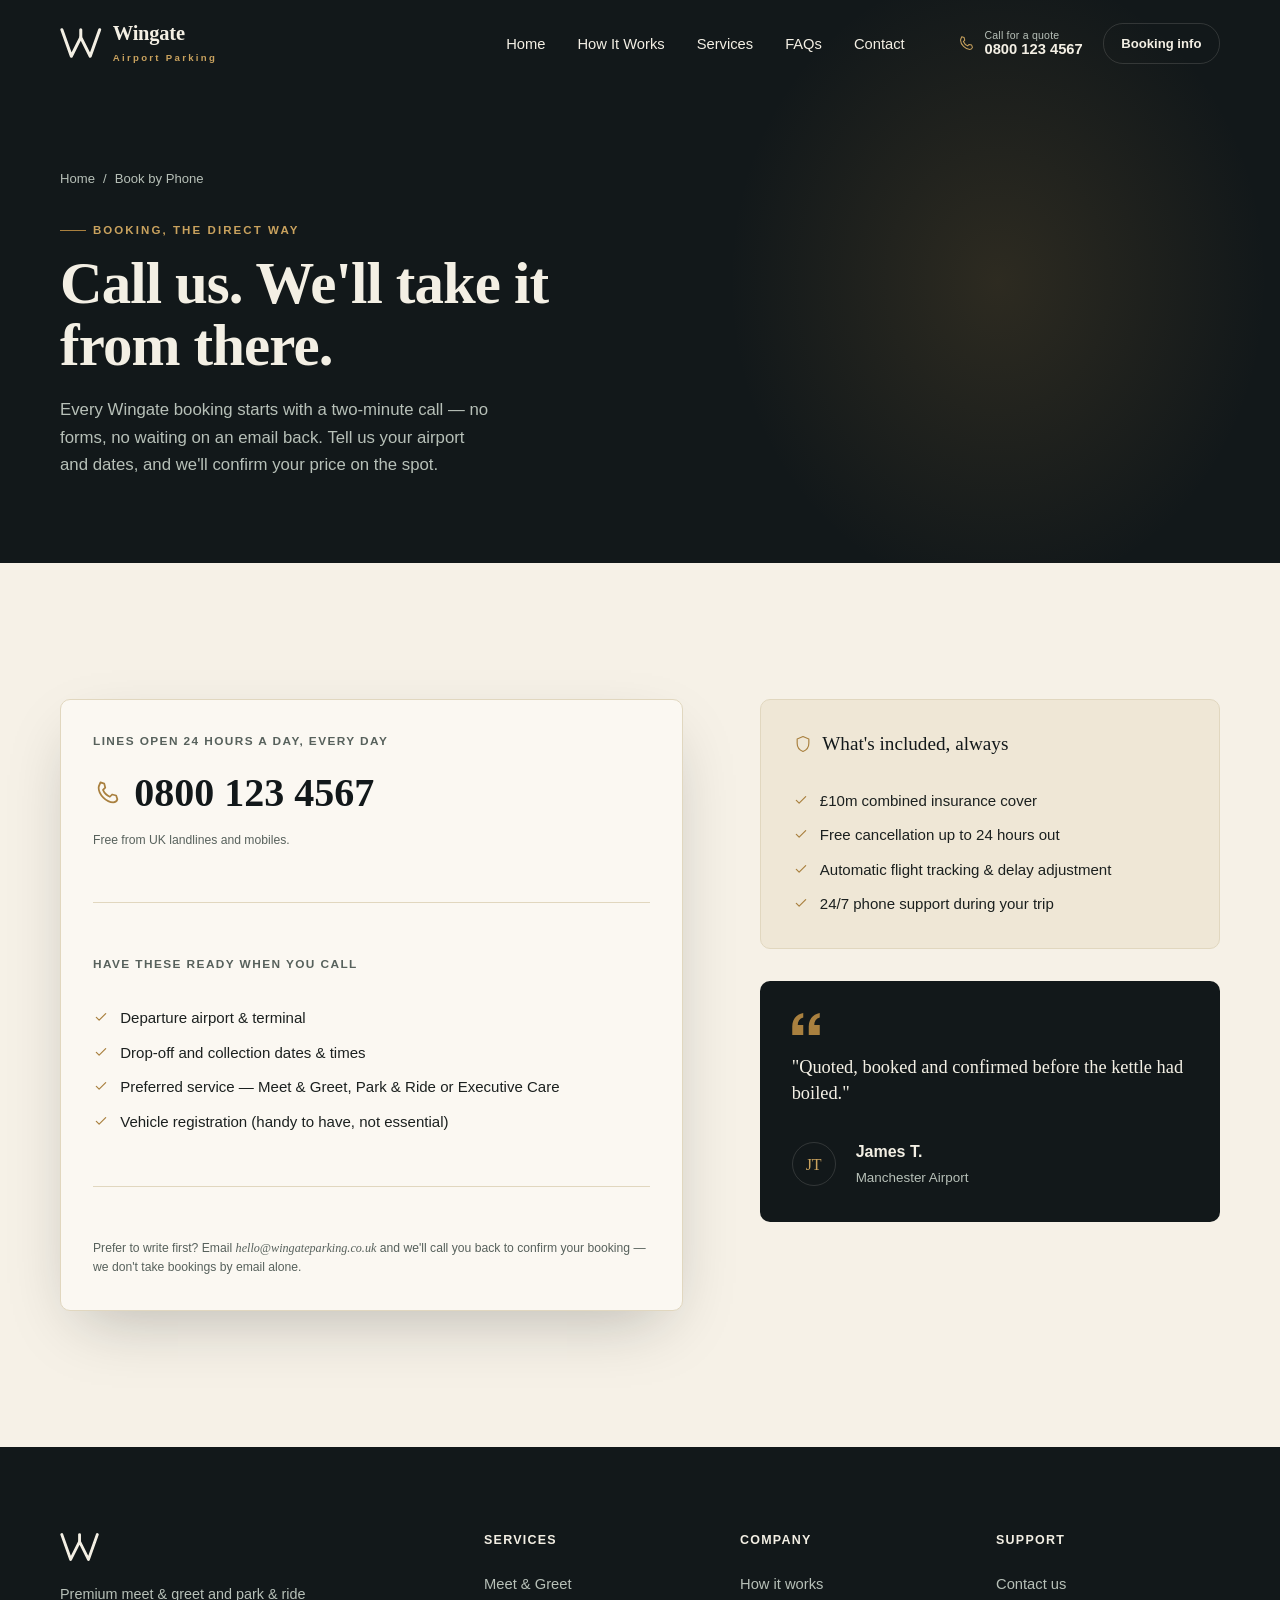
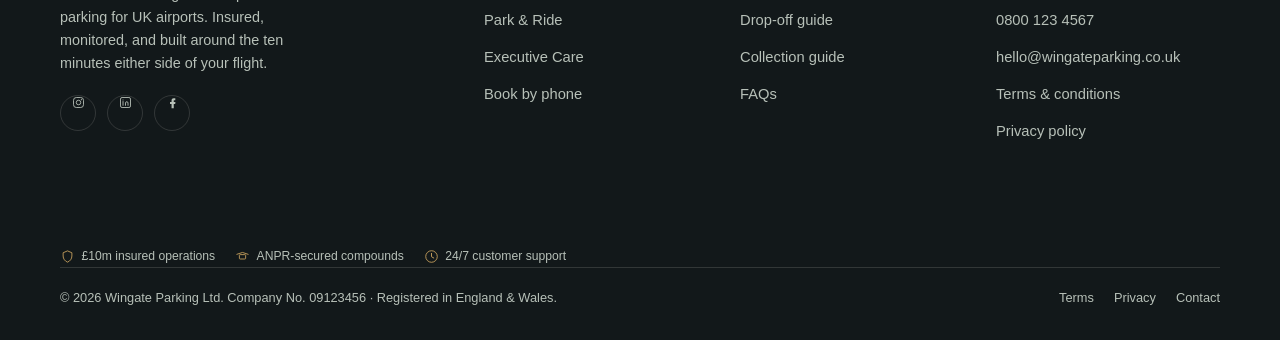
==== commit 376a6946: "Fix cramped header spacing on booking page The page-header had its bottom padding zeroed out for the" ====
--- a/booking.html
+++ b/booking.html
@@ -3,8 +3,22 @@
 <head>
 <meta charset="UTF-8">
 <meta name="viewport" content="width=device-width, initial-scale=1.0">
-<title>Get a Quote — Wingate Airport Parking</title>
-<meta name="description" content="Get a fixed-price quote for Meet & Greet, Park & Ride or Executive Care at your UK airport in under a minute.">
+<title>Book by Phone — Wingate Airport Parking</title>
+<meta name="description" content="Call 0800 123 4567 to book Meet &amp; Greet, Park &amp; Ride or Executive Care at your UK airport. A real person, every time — no online forms.">
+<link rel="canonical" href="https://www.wingateparking.co.uk/booking.html">
+<meta name="robots" content="index, follow">
+<meta name="theme-color" content="#12181a">
+<meta name="referrer" content="strict-origin-when-cross-origin">
+<meta http-equiv="Content-Security-Policy" content="default-src 'self'; script-src 'self'; style-src 'self' 'unsafe-inline' https://fonts.googleapis.com; font-src https://fonts.gstatic.com; img-src 'self' data:; connect-src 'self'; base-uri 'self'; form-action 'self'; object-src 'none'; upgrade-insecure-requests">
+<meta property="og:type" content="website">
+<meta property="og:site_name" content="Wingate Airport Parking">
+<meta property="og:title" content="Book by Phone — Wingate Airport Parking">
+<meta property="og:description" content="Call 0800 123 4567 to book Meet &amp; Greet, Park &amp; Ride or Executive Care at your UK airport. A real person, every time — no online forms.">
+<meta property="og:url" content="https://www.wingateparking.co.uk/booking.html">
+<meta property="og:locale" content="en_GB">
+<meta name="twitter:card" content="summary">
+<meta name="twitter:title" content="Book by Phone — Wingate Airport Parking">
+<meta name="twitter:description" content="Call 0800 123 4567 to book Meet &amp; Greet, Park &amp; Ride or Executive Care at your UK airport. A real person, every time — no online forms.">
 <link rel="icon" href="data:image/svg+xml,<svg xmlns=%22http://www.w3.org/2000/svg%22 viewBox=%220 0 44 36%22><path d=%22M2 4 L12 32 L22 12 L32 32 L42 4%22 stroke=%22%230d3327%22 stroke-width=%223.4%22 stroke-linecap=%22round%22 stroke-linejoin=%22round%22 fill=%22none%22/></svg>">
 <link rel="stylesheet" href="assets/css/style.css">
 </head>
@@ -30,7 +44,7 @@
           <svg viewBox="0 0 24 24" fill="none"><path d="M6 3.5l3 1 .8 3.2L8 9.5c1 2.4 3.1 4.5 5.5 5.5l1.8-1.8 3.2.8 1 3c-.4 1.4-1.7 2.5-3.3 2.5C10.7 19.5 4.5 13.3 4.5 7.8 4.5 6.2 5.5 5 6 3.5z" stroke="currentColor" stroke-width="1.3" stroke-linejoin="round"/></svg>
           <span class="nav-call-text"><span class="nav-call-label">Call for a quote</span><span class="nav-call-number">0800 123 4567</span></span>
         </a>
-        <a href="booking.html" class="nav-quote-link" aria-current="page">Quote online</a>
+        <a href="booking.html" class="nav-quote-link" aria-current="page">Booking info</a>
       </div>
     </nav>
     <button class="nav-toggle" aria-label="Open menu" aria-expanded="false"><span></span><span></span><span></span></button>
@@ -47,116 +61,47 @@
   </ul>
   <div class="mobile-panel-footer">
     <a href="tel:+448001234567" class="btn btn-brass btn-block">Call 0800 123 4567</a>
-    <a href="booking.html" class="btn btn-ghost on-dark btn-block">Get a quote online</a>
+    <a href="booking.html" class="btn btn-ghost on-dark btn-block">Booking info</a>
   </div>
 </div>
 
 <main id="main">
 
-  <div class="page-header" style="padding-bottom: 0">
+  <div class="page-header">
     <div class="container">
-      <div class="breadcrumb"><a href="index.html">Home</a><span>/</span><span>Get a Quote</span></div>
-      <p class="eyebrow">Transparent pricing, always</p>
-      <h1>Where are you flying from?</h1>
-      <p class="lede">Fill in your dates below and we'll confirm your exact price by email — plus the standard £13 airport levy, always shown upfront. No card details, no account.</p>
-      <a href="tel:+448001234567" class="phone-callout mt-4">
-        <span class="phone-callout-icon"><svg viewBox="0 0 24 24" fill="none"><path d="M6 3.5l3 1 .8 3.2L8 9.5c1 2.4 3.1 4.5 5.5 5.5l1.8-1.8 3.2.8 1 3c-.4 1.4-1.7 2.5-3.3 2.5C10.7 19.5 4.5 13.3 4.5 7.8 4.5 6.2 5.5 5 6 3.5z" stroke="currentColor" stroke-width="1.3" stroke-linejoin="round"/></svg></span>
-        <span><strong>Prefer to speak to someone?</strong><span class="phone-callout-sub">Call <span class="phone-callout-number">0800 123 4567</span> — quotes by phone are usually our fastest option.</span></span>
-      </a>
+      <div class="breadcrumb"><a href="index.html">Home</a><span>/</span><span>Book by Phone</span></div>
+      <p class="eyebrow">Booking, the direct way</p>
+      <h1>Call us. We'll take it from there.</h1>
+      <p class="lede">Every Wingate booking starts with a two-minute call — no forms, no waiting on an email back. Tell us your airport and dates, and we'll confirm your price on the spot.</p>
     </div>
   </div>
 
-  <section class="section" style="padding-top: 3.5rem">
+  <section class="section">
     <div class="container">
       <div class="split split-top split-booking">
 
         <div data-reveal>
           <div class="booking-panel">
-            <form id="bookingForm" novalidate>
-              <div class="field-row mb-3">
-                <div class="field">
-                  <label for="bk-airport">Departure airport</label>
-                  <select id="bk-airport" required>
-                    <option value="lhr">London Heathrow</option>
-                    <option value="lgw">London Gatwick</option>
-                    <option value="man">Manchester</option>
-                    <option value="stn">London Stansted</option>
-                    <option value="ltn">London Luton</option>
-                    <option value="bhx">Birmingham</option>
-                    <option value="edi">Edinburgh</option>
-                    <option value="brs">Bristol</option>
-                  </select>
-                </div>
-                <div class="field">
-                  <label for="bk-terminal">Terminal (if known)</label>
-                  <select id="bk-terminal">
-                    <option value="">Not sure yet</option>
-                    <option value="t2">Terminal 2</option>
-                    <option value="t3">Terminal 3</option>
-                    <option value="t4">Terminal 4</option>
-                    <option value="t5">Terminal 5</option>
-                  </select>
-                </div>
-              </div>
+            <p class="cap-label">Lines open 24 hours a day, every day</p>
+            <a href="tel:+448001234567" class="call-panel-number">
+              <svg viewBox="0 0 24 24" fill="none"><path d="M6 3.5l3 1 .8 3.2L8 9.5c1 2.4 3.1 4.5 5.5 5.5l1.8-1.8 3.2.8 1 3c-.4 1.4-1.7 2.5-3.3 2.5C10.7 19.5 4.5 13.3 4.5 7.8 4.5 6.2 5.5 5 6 3.5z" stroke="currentColor" stroke-width="1.4" stroke-linejoin="round"/></svg>
+              0800 123 4567
+            </a>
+            <p class="field-hint">Free from UK landlines and mobiles.</p>
 
-              <div class="field-row mb-3">
-                <div class="field">
-                  <label for="bk-start">Drop-off date</label>
-                  <input type="date" id="bk-start" required>
-                </div>
-                <div class="field">
-                  <label for="bk-start-time">Drop-off time</label>
-                  <input type="time" id="bk-start-time" value="06:00" required>
-                </div>
-              </div>
+            <div class="rule"></div>
 
-              <div class="field-row mb-3">
-                <div class="field">
-                  <label for="bk-end">Collection date</label>
-                  <input type="date" id="bk-end" required>
-                </div>
-                <div class="field">
-                  <label for="bk-end-time">Collection time</label>
-                  <input type="time" id="bk-end-time" value="18:00" required>
-                </div>
-              </div>
+            <p class="cap-label mb-3">Have these ready when you call</p>
+            <ul class="service-list">
+              <li><svg viewBox="0 0 24 24" fill="none"><path d="M5 12.5l4.2 4.2L19 7" stroke="currentColor" stroke-width="1.8" stroke-linecap="round" stroke-linejoin="round"/></svg>Departure airport &amp; terminal</li>
+              <li><svg viewBox="0 0 24 24" fill="none"><path d="M5 12.5l4.2 4.2L19 7" stroke="currentColor" stroke-width="1.8" stroke-linecap="round" stroke-linejoin="round"/></svg>Drop-off and collection dates &amp; times</li>
+              <li><svg viewBox="0 0 24 24" fill="none"><path d="M5 12.5l4.2 4.2L19 7" stroke="currentColor" stroke-width="1.8" stroke-linecap="round" stroke-linejoin="round"/></svg>Preferred service — Meet &amp; Greet, Park &amp; Ride or Executive Care</li>
+              <li><svg viewBox="0 0 24 24" fill="none"><path d="M5 12.5l4.2 4.2L19 7" stroke="currentColor" stroke-width="1.8" stroke-linecap="round" stroke-linejoin="round"/></svg>Vehicle registration (handy to have, not essential)</li>
+            </ul>
 
-              <div class="field-row mb-3">
-                <div class="field">
-                  <label for="bk-service">Service</label>
-                  <select id="bk-service">
-                    <option value="parkride">Park &amp; Ride</option>
-                    <option value="meetgreet">Meet &amp; Greet</option>
-                    <option value="executive">Executive Care</option>
-                  </select>
-                </div>
-                <div class="field">
-                  <label for="bk-days">Days (auto-calculated)</label>
-                  <input type="number" id="bk-days" min="1" value="5">
-                </div>
-              </div>
+            <div class="rule"></div>
 
-              <div class="field mb-4">
-                <label for="bk-reg">Vehicle registration (optional)</label>
-                <input type="text" id="bk-reg" placeholder="e.g. WN11 GAT">
-              </div>
-
-              <div class="booking-summary">
-                <div>
-                  <span class="cap-label" style="display:block;margin-bottom:.3rem">Only fee on top</span>
-                  <div class="price">£13<span> airport levy, each way</span></div>
-                </div>
-                <button type="submit" class="btn btn-brass btn-lg">Request my quote</button>
-              </div>
-              <p class="field-hint mt-3">We'll confirm your exact price by email within minutes. The £13 levy above is the only charge ever added on top — never a surprise at drop-off.</p>
-            </form>
-
-            <div id="bookingConfirm" hidden>
-              <div class="hero-trust-item" style="align-items:center">
-                <svg viewBox="0 0 24 24" fill="none" style="color:var(--green)"><circle cx="12" cy="12" r="9.25" stroke="currentColor" stroke-width="1.4"/><path d="M8 12.5l2.6 2.6L16.5 9" stroke="currentColor" stroke-width="1.8" stroke-linecap="round" stroke-linejoin="round"/></svg>
-                <div><strong style="color:var(--ink);font-size:1.05rem">Quote request received</strong><span style="color:var(--text-muted)">This is a design preview — no booking has actually been made. In production, you'd receive a confirmation email here.</span></div>
-              </div>
-            </div>
+            <p class="field-hint">Prefer to write first? Email <a href="mailto:hello@wingateparking.co.uk" class="serif-italic">hello@wingateparking.co.uk</a> and we'll call you back to confirm your booking — we don't take bookings by email alone.</p>
           </div>
         </div>
 
@@ -199,7 +144,7 @@
         <li><a href="services.html#meet-greet">Meet &amp; Greet</a></li>
         <li><a href="services.html#park-ride">Park &amp; Ride</a></li>
         <li><a href="services.html#executive">Executive Care</a></li>
-        <li><a href="booking.html">Get a quote</a></li>
+        <li><a href="booking.html">Book by phone</a></li>
       </ul></div>
       <div class="footer-col"><h5>Company</h5><ul>
         <li><a href="how-it-works.html">How it works</a></li>
@@ -214,12 +159,6 @@
         <li><a href="terms.html">Terms &amp; conditions</a></li>
         <li><a href="privacy.html">Privacy policy</a></li>
       </ul></div>
-      <div class="footer-col footer-newsletter">
-        <h5>Stay in the loop</h5>
-        <p style="font-size:.85rem;color:var(--text-on-dark-muted);margin-bottom:1rem">Occasional airport travel tips. No spam, ever.</p>
-        <div class="field"><label for="nl-email2">Email address</label><input type="email" id="nl-email2" placeholder="you@example.com"></div>
-        <button class="btn btn-brass btn-sm btn-block">Subscribe</button>
-      </div>
     </div>
     <div class="badge-row">
       <span><svg viewBox="0 0 24 24" fill="none"><path d="M12 3l7 3v5.2c0 4.6-3 8.3-7 9.8-4-1.5-7-5.2-7-9.8V6l7-3z" stroke="currentColor" stroke-width="1.4" stroke-linejoin="round"/></svg>£10m insured operations</span>
--- a/assets/css/style.css
+++ b/assets/css/style.css
@@ -403,21 +403,6 @@
 .page-header .eyebrow{ color: var(--brass-light); margin-bottom: var(--sp-2); }
 .page-header h1{ color: var(--text-on-dark); max-width: 18ch; }
 .page-header .lede{ color: var(--text-on-dark-muted); margin-top: var(--sp-3); }
-.phone-callout{
-  display:inline-flex; align-items:center; gap: var(--sp-3);
-  border:1px solid var(--line-dark); border-radius: var(--r-md);
-  padding: var(--sp-2) var(--sp-4);
-  transition: border-color .3s var(--ease), background-color .3s var(--ease), transform .3s var(--ease);
-}
-.phone-callout:hover{ border-color: var(--brass); background: rgba(201,162,94,0.08); transform: translateY(-1px); }
-.phone-callout-icon{
-  flex:none; width:38px; height:38px; border-radius:50%; background: var(--brass);
-  display:flex; align-items:center; justify-content:center; color: var(--ink);
-}
-.phone-callout-icon svg{ width:18px; height:18px; }
-.phone-callout strong{ display:block; color: var(--text-on-dark); font-size:.94rem; }
-.phone-callout-sub{ display:block; color: var(--text-on-dark-muted); font-size:.86rem; margin-top:.15rem; }
-.phone-callout-number{ color: var(--brass-light); font-weight:700; }
 .breadcrumb{ display:flex; gap:.5rem; align-items:center; font-size:.82rem; color: var(--text-on-dark-muted); margin-bottom: var(--sp-4); }
 .breadcrumb a{ color: var(--text-on-dark-muted); }
 .breadcrumb a:hover{ color: var(--text-on-dark); }
@@ -552,6 +537,15 @@
   padding: var(--sp-4);
   box-shadow: var(--shadow-lg);
 }
+.call-panel-number{
+  display:flex; align-items:center; gap:.7rem;
+  font-family: var(--font-display); font-weight:560;
+  font-size: clamp(1.7rem, 5vw, 2.5rem);
+  color: var(--ink); margin: .6rem 0 .4rem;
+  transition: color .3s var(--ease);
+}
+.call-panel-number svg{ width:30px; height:30px; color: var(--brass); flex:none; }
+.call-panel-number:hover{ color: var(--green); }
 .field{ display:flex; flex-direction:column; gap:.45rem; }
 .field label{ font-size:.76rem; font-weight:600; letter-spacing:.06em; text-transform:uppercase; color: var(--text-muted); }
 .field input, .field select{
@@ -609,7 +603,7 @@
 
 /* ---------- Footer ---------- */
 .site-footer{ background: var(--ink); color: var(--text-on-dark-muted); padding-top: var(--sp-6); }
-.footer-top{ display:grid; grid-template-columns: 1.4fr .8fr .8fr .8fr 1fr; gap: var(--sp-4); padding-bottom: var(--sp-6); }
+.footer-top{ display:grid; grid-template-columns: 1.4fr .8fr .8fr .8fr; gap: var(--sp-4); padding-bottom: var(--sp-6); }
 .footer-brand svg{ height:32px; margin-bottom: var(--sp-3); }
 .footer-brand p{ color: var(--text-on-dark-muted); max-width:32ch; font-size:.9rem; }
 .footer-social{ display:flex; gap:.7rem; margin-top: var(--sp-3); }
@@ -620,8 +614,6 @@
 .footer-col ul{ display:flex; flex-direction:column; gap:.7rem; }
 .footer-col a{ font-size:.92rem; transition: color .3s var(--ease); }
 .footer-col a:hover{ color: var(--text-on-dark); }
-.footer-newsletter .field{ margin-bottom:.8rem; }
-.footer-newsletter input{ background: var(--ink-2); border-color: var(--line-dark); color: var(--text-on-dark); }
 .footer-bottom{
   border-top:1px solid var(--line-dark); padding: var(--sp-3) 0 var(--sp-4);
   display:flex; justify-content:space-between; align-items:center; flex-wrap:wrap; gap: var(--sp-2);
